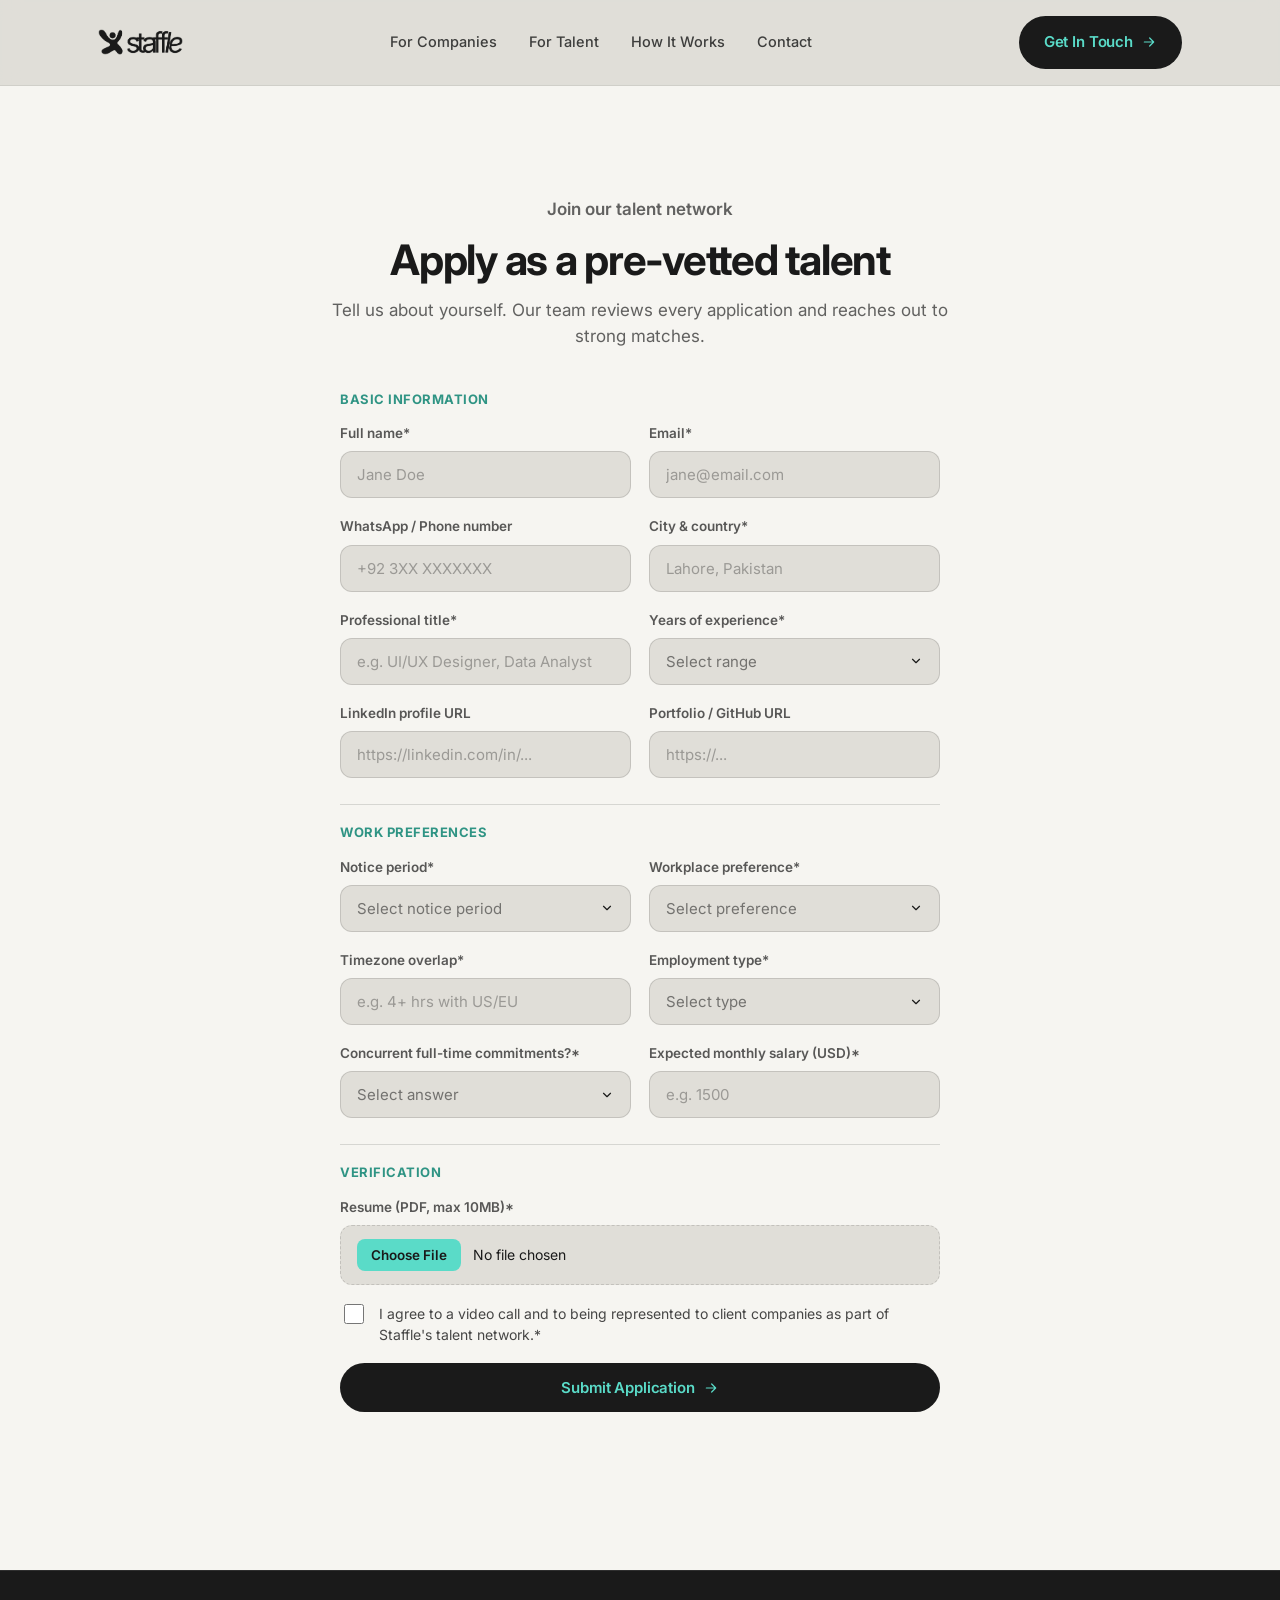
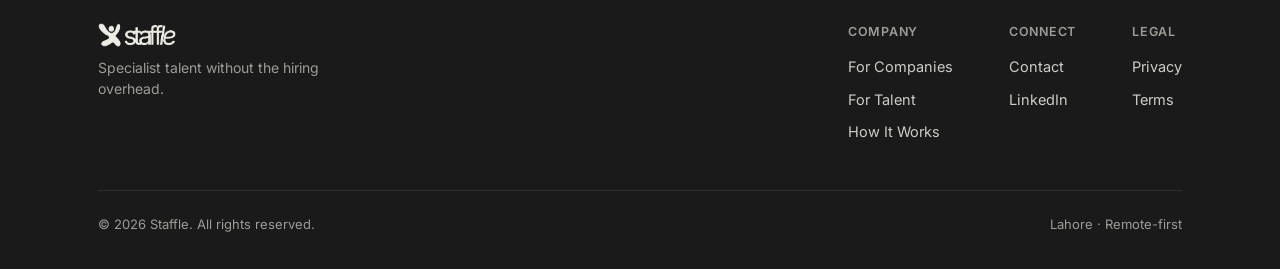
==== apply.html @ 509eeeb4 "seperate form page" ====
<!DOCTYPE html>
<html lang="en">

<head>
  <meta charset="UTF-8">
  <meta name="viewport" content="width=device-width, initial-scale=1.0">
  <title>Apply as Talent — Staffle</title>
  <link rel="preconnect" href="https://fonts.googleapis.com">
  <link rel="preconnect" href="https://fonts.gstatic.com" crossorigin>
  <link href="https://fonts.googleapis.com/css2?family=Inter:wght@400;500;600;700;800&display=swap" rel="stylesheet">
  <link rel="stylesheet" href="css/style.css?v=2">
</head>

<body>

  <!-- ============ ICON DEFS ============ -->
  <svg width="0" height="0" style="position:absolute">
    <defs>
      <symbol id="ic-menu" viewBox="0 0 24 24">
        <path d="M4 7h16M4 12h16M4 17h16" stroke="currentColor" stroke-width="1.8" stroke-linecap="round" />
      </symbol>
      <symbol id="ic-close" viewBox="0 0 24 24">
        <path d="M6 6l12 12M18 6L6 18" stroke="currentColor" stroke-width="1.8" stroke-linecap="round" />
      </symbol>
      <symbol id="ic-arrow" viewBox="0 0 24 24">
        <path d="M5 12h14M13 6l6 6-6 6" stroke="currentColor" stroke-width="1.8" fill="none" stroke-linecap="round"
          stroke-linejoin="round" />
      </symbol>
    </defs>
  </svg>

  <!-- ============ HEADER ============ -->
  <header>
    <nav>
      <a href="index.html" class="logo"><img src="images/staffle-logo-dark.png" alt="Staffle"></a>
      <div class="nav-links">
        <a href="index.html#disciplines">For Companies</a>
        <a href="apply.html">For Talent</a>
        <a href="index.html#how-it-works">How It Works</a>
        <a href="index.html#contact">Contact</a>
      </div>
      <div class="nav-cta">
        <button class="nav-toggle" id="navToggle" aria-label="Open menu" aria-expanded="false">
          <svg id="menuIcon">
            <use href="#ic-menu" />
          </svg>
        </button>
        <a href="index.html#contact" class="btn btn-primary">Get In Touch<svg>
            <use href="#ic-arrow" />
          </svg></a>
      </div>
    </nav>
    <div class="mobile-panel" id="mobilePanel">
      <a href="index.html#disciplines">For Companies</a>
      <a href="apply.html">For Talent</a>
      <a href="index.html#how-it-works">How It Works</a>
      <a href="index.html#contact">Contact</a>
      <a href="index.html#contact" class="btn btn-mint" style="justify-content:center">Get In Touch</a>
    </div>
  </header>

  <!-- ============ TALENT APPLICATION ============ -->
  <section class="contact apply-section" id="apply" style="padding-top:clamp(56px, 9vw, 96px);">
    <div class="wrap">
      <div class="section-head" style="margin:0 auto 40px;text-align:center;max-width:640px;">
        <p class="eyebrow-plain" style="text-align:center;">Join our talent network</p>
        <h2>Apply as a pre-vetted talent</h2>
        <p>Tell us about yourself. Our team reviews every application and reaches out to strong matches.</p>
      </div>

      <form class="contact-form apply-form" id="applyForm" action="https://formspree.io/f/YOUR_FORM_ID_TALENT"
        method="POST" enctype="multipart/form-data">

        <div class="form-group-title">Basic information</div>

        <div class="form-row">
          <div class="form-field">
            <label for="ap-name">Full name*</label>
            <input type="text" id="ap-name" name="full_name" placeholder="Jane Doe" required>
          </div>
          <div class="form-field">
            <label for="ap-email">Email*</label>
            <input type="email" id="ap-email" name="email" placeholder="jane@email.com" required>
          </div>
        </div>

        <div class="form-row">
          <div class="form-field">
            <label for="ap-phone">WhatsApp / Phone number</label>
            <input type="tel" id="ap-phone" name="phone" placeholder="+92 3XX XXXXXXX">
          </div>
          <div class="form-field">
            <label for="ap-location">City &amp; country*</label>
            <input type="text" id="ap-location" name="location" placeholder="Lahore, Pakistan" required>
          </div>
        </div>

        <div class="form-row">
          <div class="form-field">
            <label for="ap-title">Professional title*</label>
            <input type="text" id="ap-title" name="title" placeholder="e.g. UI/UX Designer, Data Analyst" required>
          </div>
          <div class="form-field">
            <label for="ap-experience">Years of experience*</label>
            <select id="ap-experience" name="experience" required>
              <option value="" disabled selected>Select range</option>
              <option value="1-2 years">1-2 years</option>
              <option value="3-5 years">3-5 years</option>
              <option value="6-8 years">6-8 years</option>
              <option value="9-15 years">9-15 years</option>
              <option value="15+ years">15+ years</option>
            </select>
          </div>
        </div>

        <div class="form-row">
          <div class="form-field">
            <label for="ap-linkedin">LinkedIn profile URL</label>
            <input type="url" id="ap-linkedin" name="linkedin_url" placeholder="https://linkedin.com/in/...">
          </div>
          <div class="form-field">
            <label for="ap-portfolio">Portfolio / GitHub URL</label>
            <input type="url" id="ap-portfolio" name="portfolio_url" placeholder="https://...">
          </div>
        </div>

        <div class="form-group-title">Work preferences</div>

        <div class="form-row">
          <div class="form-field">
            <label for="ap-notice">Notice period*</label>
            <select id="ap-notice" name="notice_period" required>
              <option value="" disabled selected>Select notice period</option>
              <option value="Immediately available">Immediately available</option>
              <option value="2 weeks">2 weeks</option>
              <option value="1 month">1 month</option>
              <option value="2+ months">2+ months</option>
            </select>
          </div>
          <div class="form-field">
            <label for="ap-workplace">Workplace preference*</label>
            <select id="ap-workplace" name="workplace_preference" required>
              <option value="" disabled selected>Select preference</option>
              <option value="Remote">Remote</option>
              <option value="Hybrid">Hybrid</option>
              <option value="Onsite">Onsite</option>
            </select>
          </div>
        </div>

        <div class="form-row">
          <div class="form-field">
            <label for="ap-timezone">Timezone overlap*</label>
            <input type="text" id="ap-timezone" name="timezone_overlap" placeholder="e.g. 4+ hrs with US/EU" required>
          </div>
          <div class="form-field">
            <label for="ap-employment">Employment type*</label>
            <select id="ap-employment" name="employment_type" required>
              <option value="" disabled selected>Select type</option>
              <option value="Full-time">Full-time</option>
              <option value="Part-time">Part-time</option>
              <option value="Contract">Contract</option>
            </select>
          </div>
        </div>

        <div class="form-row">
          <div class="form-field">
            <label for="ap-concurrent">Concurrent full-time commitments?*</label>
            <select id="ap-concurrent" name="concurrent_commitments" required>
              <option value="" disabled selected>Select answer</option>
              <option value="No">No</option>
              <option value="Yes">Yes</option>
            </select>
          </div>
          <div class="form-field">
            <label for="ap-salary">Expected monthly salary (USD)*</label>
            <input type="number" id="ap-salary" name="expected_salary_usd" placeholder="e.g. 1500" min="0" required>
          </div>
        </div>

        <div class="form-group-title">Verification</div>

        <div class="form-field">
          <label for="ap-resume">Resume (PDF, max 10MB)*</label>
          <input type="file" id="ap-resume" name="resume" accept="application/pdf" required>
        </div>

        <label class="form-checkbox">
          <input type="checkbox" id="ap-consent" name="consent" value="Yes" required>
          <span>I agree to a video call and to being represented to client companies as part of Staffle's talent
            network.*</span>
        </label>

        <button type="submit" class="btn btn-primary" style="width:100%;justify-content:center;">
          Submit Application<svg>
            <use href="#ic-arrow" />
          </svg>
        </button>
        <p class="form-status" id="applyFormStatus"></p>
      </form>
    </div>
  </section>

  <!-- ============ FOOTER ============ -->
  <footer id="footer">
    <div class="wrap">
      <div class="footer-top">
        <div class="footer-brand">
          <a href="index.html" class="logo"><img src="images/staffle-logo-light.png" alt="Staffle"></a>
          <p>Specialist talent without the hiring overhead.</p>
        </div>
        <div class="footer-links">
          <div class="footer-col">
            <h4>Company</h4>
            <a href="index.html#disciplines">For Companies</a>
            <a href="apply.html">For Talent</a>
            <a href="index.html#how-it-works">How It Works</a>
          </div>
          <div class="footer-col">
            <h4>Connect</h4>
            <a href="index.html#contact">Contact</a>
            <a href="#">LinkedIn</a>
          </div>
          <div class="footer-col">
            <h4>Legal</h4>
            <a href="#">Privacy</a>
            <a href="#">Terms</a>
          </div>
        </div>
      </div>
      <div class="footer-bottom">
        <span>© 2026 Staffle. All rights reserved.</span>
        <span>Lahore · Remote-first</span>
      </div>
    </div>
  </footer>

  <script src="js/script.js"></script>
</body>

</html>
---- css/style.css ----
:root {
  --ink: #1A1A1A;
  --canvas: #E0DED8;
  --canvas-soft: #EAE8E2;
  --canvas-deep: #D2CFC5;
  --paper: #F6F5F1;
  --mint: #5ADBC8;
  --mint-deep: #2F9484;
  --line: rgba(26, 26, 26, 0.14);
  --line-soft: rgba(26, 26, 26, 0.08);
  --on-ink: #EDEBE4;
  --on-ink-dim: rgba(237, 235, 228, 0.62);
  --max: 1180px;
  --gap: clamp(20px, 4vw, 40px);
}

* {
  box-sizing: border-box;
}

html {
  scroll-behavior: smooth;
}

body {
  margin: 0;
  background: var(--canvas);
  color: var(--ink);
  font-family: 'Inter', system-ui, sans-serif;
  -webkit-font-smoothing: antialiased;
  line-height: 1.5;
}

a {
  color: inherit;
  text-decoration: none;
}

button {
  font-family: inherit;
}

.wrap {
  max-width: var(--max);
  margin: 0 auto;
  padding: 0 clamp(20px, 5vw, 48px);
}

img,
svg {
  display: block;
}

:focus-visible {
  outline: 2px solid var(--ink);
  outline-offset: 3px;
}

/* ---------- Buttons ---------- */
.btn {
  display: inline-flex;
  align-items: center;
  gap: 8px;
  padding: 14px 24px;
  border-radius: 100px;
  font-size: 15px;
  font-weight: 600;
  letter-spacing: -0.01em;
  border: 1px solid transparent;
  cursor: pointer;
  transition: transform .22s cubic-bezier(.2, .7, .3, 1), background .18s ease, border-color .18s ease, box-shadow .22s ease;
  white-space: nowrap;
}

.btn:active {
  transform: scale(0.97);
}

.btn-primary {
  background: var(--ink);
  color: var(--mint);
}

.btn-primary:hover {
  background: #000;
  transform: translateY(-3px);
  box-shadow: 0 14px 26px -12px rgba(26, 26, 26, 0.5);
}

.btn-mint {
  background: var(--mint);
  color: var(--ink);
}

.btn-mint:hover {
  background: #4bcbb7;
  transform: translateY(-3px);
  box-shadow: 0 14px 26px -12px rgba(90, 219, 200, 0.55);
}

.btn-ghost {
  background: transparent;
  color: var(--ink);
  border-color: var(--line);
}

.btn-ghost:hover {
  border-color: var(--ink);
  transform: translateY(-3px);
}

.btn-ghost-light {
  background: transparent;
  color: var(--on-ink);
  border-color: rgba(237, 235, 228, 0.28);
}

.btn-ghost-light:hover {
  border-color: var(--on-ink);
  transform: translateY(-3px);
}

.btn svg {
  width: 16px;
  height: 16px;
  transition: transform .25s ease;
}

.btn:hover svg {
  transform: translateX(2px);
}

/* ---------- Nav ---------- */
header {
  position: sticky;
  top: 0;
  z-index: 50;
  background: rgba(224, 222, 216, 0.82);
  backdrop-filter: blur(10px);
  border-bottom: 1px solid var(--line-soft);
}

nav {
  display: flex;
  align-items: center;
  justify-content: space-between;
  padding: 16px clamp(20px, 5vw, 48px);
  max-width: var(--max);
  margin: 0 auto;
}

.logo {
  display: flex;
  align-items: center;
  gap: 9px;
  font-weight: 800;
  font-size: 19px;
  letter-spacing: -0.02em;
}

.logo svg {
  width: 22px;
  height: 22px;
}

.logo img {
  height: 26px;
  width: auto;
  display: block;
  transition: transform .3s cubic-bezier(.2, .7, .3, 1);
}

.logo:hover img {
  transform: scale(1.06) rotate(-2deg);
}

.footer-brand .logo img {
  height: 24px;
}

.nav-links {
  display: flex;
  align-items: center;
  gap: 32px;
  font-size: 14.5px;
  font-weight: 500;
}

.nav-links a {
  opacity: 0.82;
  position: relative;
  padding: 2px 0;
}

.nav-links a:hover {
  opacity: 1;
}

.nav-links a::after {
  content: "";
  position: absolute;
  left: 0;
  bottom: -2px;
  width: 0;
  height: 1.5px;
  background: var(--ink);
  transition: width .2s ease;
}

.nav-links a:hover::after {
  width: 100%;
}

.nav-cta {
  display: flex;
  align-items: center;
  gap: 18px;
}

.nav-toggle {
  display: none;
  background: none;
  border: none;
  cursor: pointer;
  padding: 6px;
}

.nav-toggle svg {
  width: 22px;
  height: 22px;
}

.mobile-panel {
  display: none;
}

@media (max-width: 860px) {
  .nav-links {
    display: none;
  }

  .nav-cta .btn-primary {
    display: none;
  }

  .nav-toggle {
    display: block;
  }

  .mobile-panel {
    display: flex;
    flex-direction: column;
    gap: 2px;
    max-height: 0;
    overflow: hidden;
    transition: max-height .28s ease;
    background: var(--canvas);
    border-top: 1px solid var(--line-soft);
  }

  .mobile-panel.open {
    max-height: 340px;
  }

  .mobile-panel a,
  .mobile-panel .btn {
    margin: 10px clamp(20px, 5vw, 48px);
  }

  .mobile-panel a {
    font-weight: 500;
    font-size: 15px;
    padding: 8px 0;
  }
}

/* ---------- Section shell ---------- */
section {
  padding: clamp(64px, 10vw, 120px) 0;
}

.eyebrow-plain {
  font-size: 14px;
  color: var(--mint-deep);
  font-weight: 600;
  margin: 0 0 14px;
}

h1,
h2,
h3 {
  margin: 0;
  letter-spacing: -0.03em;
  font-weight: 700;
}

.section-head {
  max-width: 640px;
  margin-bottom: clamp(36px, 6vw, 60px);
}

.section-head h2 {
  font-size: clamp(28px, 3.6vw, 42px);
  line-height: 1.12;
}

.section-head p {
  font-size: 17px;
  color: rgba(26, 26, 26, 0.68);
  margin-top: 14px;
  line-height: 1.55;
}

/* ---------- Hero ---------- */
.hero {
  padding-top: clamp(56px, 9vw, 96px);
  padding-bottom: clamp(56px, 9vw, 96px);
}

.hero .wrap {
  display: grid;
  grid-template-columns: 1.05fr 0.95fr;
  gap: clamp(32px, 6vw, 64px);
  align-items: center;
}

.hero h1 {
  font-size: clamp(38px, 5.4vw, 64px);
  line-height: 1.05;
  max-width: 600px;
}

.hero p.support {
  font-size: clamp(16px, 1.6vw, 19px);
  color: rgba(26, 26, 26, 0.7);
  max-width: 460px;
  margin: 22px 0 34px;
}

.hero-ctas {
  display: flex;
  flex-wrap: wrap;
  gap: 14px;
}

.talent-visual {
  position: relative;
  height: clamp(340px, 38vw, 460px);
}

.talent-visual svg.lines {
  position: absolute;
  inset: 0;
  width: 100%;
  height: 100%;
  overflow: visible;
}

.talent-visual .path {
  fill: none;
  stroke: var(--mint-deep);
  stroke-width: 1.6;
  stroke-linecap: round;
  stroke-dasharray: 220;
  stroke-dashoffset: 220;
  opacity: 0.55;
  animation: draw 1.4s ease forwards;
}

.path.p2 {
  animation-delay: .15s;
}

.path.p3 {
  animation-delay: .3s;
}

@keyframes draw {
  to {
    stroke-dashoffset: 0;
  }
}

.pcard {
  position: absolute;
  width: 198px;
  background: var(--paper);
  border: 1px solid var(--line);
  border-radius: 16px;
  padding: 16px;
  box-shadow: 0 18px 34px -22px rgba(26, 26, 26, 0.35);
  opacity: 0;
  transform: translateY(14px) scale(.97);
  animation: rise .6s cubic-bezier(.2, .7, .3, 1) forwards;
  transition: transform .3s cubic-bezier(.2, .7, .3, 1), box-shadow .3s ease, border-color .3s ease;
}

.pcard:hover {
  transform: translateY(-6px) scale(1.03);
  box-shadow: 0 26px 44px -20px rgba(26, 26, 26, 0.4);
  border-color: rgba(26, 26, 26, 0.25);
  z-index: 5;
}

@keyframes rise {
  to {
    opacity: 1;
    transform: translateY(0) scale(1);
  }
}

.pcard.c1 {
  top: 2%;
  left: 0;
  animation-delay: .05s;
}

.pcard.c2 {
  top: 38%;
  right: 2%;
    animation-delay: .28s;
}

.pcard.c3 {
  bottom: 0;
  left: 14%;
  animation-delay: .5s;
}

.pcard-top {
  display: flex;
  align-items: center;
  gap: 10px;
}

.avatar {
  width: 34px;
  height: 34px;
  border-radius: 50%;
  background: var(--canvas-deep);
  display: flex;
  align-items: center;
  justify-content: center;
  flex: none;
}

.avatar svg {
  width: 16px;
  height: 16px;
  color: var(--ink);
}

.pcard-name {
  font-size: 13.5px;
  font-weight: 700;
}

.pcard-role {
  font-size: 11.5px;
  color: rgba(26, 26, 26, 0.55);
}

.status-dot {
  width: 7px;
  height: 7px;
  border-radius: 50%;
  background: var(--mint-deep);
  margin-left: auto;
}

.pcard-tags {
  display: flex;
  flex-wrap: wrap;
  gap: 6px;
  margin-top: 12px;
}

.tag {
  font-size: 10.5px;
  font-weight: 600;
  padding: 4px 8px;
  border-radius: 100px;
  background: var(--canvas-soft);
  color: rgba(26, 26, 26, 0.7);
  transition: transform .2s ease, background .2s ease;
}

.tag.mint {
  background: rgba(90, 219, 200, 0.28);
  color: var(--mint-deep);
}

.pcard:hover .tag {
  transform: translateY(-1px);
}

.pcard:hover .tag.mint {
  background: var(--mint-deep);
  color: var(--on-ink);
}

/* ---------- Trust strip ---------- */
.trust {
  padding: 38px 0;
  border-top: 1px solid var(--line-soft);
  border-bottom: 1px solid var(--line-soft);
}

.trust .wrap {
  display: flex;
  flex-wrap: wrap;
  align-items: center;
  justify-content: space-between;
  gap: 24px;
}

.trust-label {
  font-size: 14.5px;
  color: rgba(26, 26, 26, 0.58);
  max-width: 220px;
  line-height: 1.4;
}

.trust-items {
  display: flex;
  flex-wrap: wrap;
  gap: clamp(22px, 4vw, 44px);
}

.trust-item {
  display: flex;
  align-items: center;
  gap: 9px;
  font-size: 14.5px;
  font-weight: 600;
  transition: transform .25s ease;
}

.trust-item:hover {
  transform: translateY(-3px);
}

.trust-item svg {
  width: 19px;
  height: 19px;
  color: var(--mint-deep);
  transition: transform .3s cubic-bezier(.2, .7, .3, 1);
}

.trust-item:hover svg {
  transform: scale(1.15);
}

/* ---------- Why Staffle ---------- */
.why-grid {
  display: grid;
  grid-template-columns: repeat(3, 1fr);
  gap: clamp(16px, 3vw, 24px);
}

.why-card {
  background: var(--paper);
  border: 1px solid var(--line);
  border-radius: 20px;
  padding: clamp(24px, 3vw, 32px);
  transition: transform .3s cubic-bezier(.2, .7, .3, 1), box-shadow .3s ease, border-color .3s ease;
}

.why-card:hover {
  transform: translateY(-6px);
  box-shadow: 0 22px 40px -20px rgba(26, 26, 26, 0.28);
  border-color: rgba(26, 26, 26, 0.22);
}

.why-card .icon-badge {
  margin-bottom: 20px;
}

.why-card h3 {
  font-size: 19px;
  margin-bottom: 9px;
}

.why-card p {
  font-size: 14.5px;
  color: rgba(26, 26, 26, 0.66);
  margin: 0;
  line-height: 1.55;
}

.icon-badge {
  width: 44px;
  height: 44px;
  border-radius: 12px;
  background: var(--ink);
  display: flex;
  align-items: center;
  justify-content: center;
  transition: transform .35s cubic-bezier(.2, .7, .3, 1), background .3s ease;
}

.icon-badge svg {
  width: 21px;
  height: 21px;
  color: var(--mint);
  transition: transform .35s ease;
}

.why-card:hover .icon-badge {
  transform: scale(1.08) rotate(-6deg);
  background: var(--mint-deep);
}

.why-card:hover .icon-badge svg {
  color: var(--on-ink);
}

/* ---------- Design + Data ---------- */
.disciplines {
  display: grid;
  grid-template-columns: 1fr 1fr;
  gap: clamp(16px, 3vw, 24px);
}

.discipline-card {
  border-radius: 24px;
  padding: clamp(28px, 3.4vw, 40px);
  position: relative;
  overflow: hidden;
  min-height: 340px;
  display: flex;
  flex-direction: column;
  justify-content: space-between;
  transition: transform .35s cubic-bezier(.2, .7, .3, 1), box-shadow .35s ease;
}

.discipline-card:hover {
  transform: translateY(-6px);
  box-shadow: 0 26px 48px -22px rgba(26, 26, 26, 0.35);
}

.discipline-card.design {
  background: var(--ink);
  color: var(--on-ink);
}

.discipline-card.data {
  background: var(--paper);
  border: 1px solid var(--line);
  color: var(--ink);
}

.discipline-top .icon-badge {
  background: var(--mint);
}

.discipline-card.design .icon-badge {
  background: var(--mint);
}

.discipline-card.design .icon-badge svg {
  color: var(--ink);
}

.discipline-card.data .icon-badge {
  background: var(--ink);
}

.discipline-card.data .icon-badge svg {
  color: var(--mint);
}

.discipline-card h3 {
  font-size: clamp(22px, 2.6vw, 28px);
  margin: 18px 0 6px;
}

.discipline-card .sub {
  font-size: 14.5px;
  opacity: 0.66;
  margin-bottom: 22px;
}

.role-list {
  display: flex;
  flex-wrap: wrap;
  gap: 9px;
  margin-bottom: 26px;
}

.role-pill {
  font-size: 13px;
  font-weight: 500;
  padding: 8px 14px;
  border-radius: 100px;
  border: 1px solid rgba(26, 26, 26, 0.14);
  transition: transform .25s cubic-bezier(.2, .7, .3, 1), background .25s ease, border-color .25s ease;
}

.role-pill:hover {
  transform: translateY(-3px) scale(1.04);
  background: var(--mint);
  border-color: var(--mint);
  color: var(--ink);
}

.discipline-card.design .role-pill {
  border-color: rgba(237, 235, 228, 0.2);
}

.discipline-card.design .role-pill:hover {
  background: var(--mint);
  color: var(--ink);
}

.explore-link {
  font-size: 14.5px;
  font-weight: 700;
  display: inline-flex;
  align-items: center;
  gap: 6px;
}

.explore-link svg {
  width: 15px;
  height: 15px;
  transition: transform .18s ease;
}

.discipline-card:hover .explore-link svg {
  transform: translateX(3px);
}

/* ---------- Technical vetting ---------- */
.vetting {
  background: var(--ink);
  color: var(--on-ink);
}

.vetting .section-head p {
  color: var(--on-ink-dim);
}

.vetting .eyebrow-plain {
  color: var(--mint);
}

.vet-flow {
  display: grid;
  grid-template-columns: 1fr auto 1fr auto 1fr;
  align-items: center;
  gap: clamp(10px, 2vw, 18px);
}

.vet-node {
  background: rgba(237, 235, 228, 0.05);
  border: 1px solid rgba(237, 235, 228, 0.14);
  border-radius: 18px;
  padding: 26px 20px;
  text-align: center;
  transition: transform .3s cubic-bezier(.2, .7, .3, 1), background .3s ease, border-color .3s ease;
}

.vet-node:hover {
  transform: translateY(-5px);
  background: rgba(237, 235, 228, 0.09);
  border-color: rgba(237, 235, 228, 0.28);
}

.vet-node .icon-badge {
  background: var(--mint);
  margin: 0 auto 16px;
  transition: transform .35s cubic-bezier(.2, .7, .3, 1);
}

.vet-node .icon-badge svg {
  color: var(--ink);
}

.vet-node:hover .icon-badge {
  transform: scale(1.1) rotate(6deg);
}

.vet-node h3 {
  font-size: 16.5px;
  margin-bottom: 8px;
}

.vet-node p {
  font-size: 13.5px;
  color: var(--on-ink-dim);
  margin: 0;
  line-height: 1.5;
}

.vet-arrow {
  color: rgba(237, 235, 228, 0.32);
}

.vet-arrow svg {
  width: 22px;
  height: 22px;
}

@media (max-width:760px) {
  .vet-flow {
    grid-template-columns: 1fr;
  }

  .vet-arrow {
    transform: rotate(90deg);
    justify-self: center;
  }
}

/* ---------- How it works ---------- */
.steps {
  display: grid;
  grid-template-columns: repeat(4, 1fr);
  gap: clamp(14px, 2.4vw, 20px);
  position: relative;
}

.step {
  background: var(--paper);
  border: 1px solid var(--line);
  border-radius: 20px;
  padding: 26px 22px;
  transition: transform .3s cubic-bezier(.2, .7, .3, 1), box-shadow .3s ease, border-color .3s ease;
}

.step:hover {
  transform: translateY(-6px);
  box-shadow: 0 20px 36px -20px rgba(26, 26, 26, 0.28);
  border-color: rgba(26, 26, 26, 0.22);
}

.step-num {
  font-size: 13px;
  font-weight: 700;
    color: var(--mint-deep);
  letter-spacing: 0.02em;
  margin-bottom: 16px;
  transition: transform .3s cubic-bezier(.2, .7, .3, 1);
}

.step:hover .step-num {
  transform: scale(1.15);
}

.step h3 {
  font-size: 16.5px;
  margin-bottom: 8px;
}

.step p {
  font-size: 13.5px;
  color: rgba(26, 26, 26, 0.62);
  margin: 0;
  line-height: 1.5;
}

@media (max-width:920px) {
  .steps {
    grid-template-columns: 1fr 1fr;
  }
}

@media (max-width:560px) {
  .steps {
    grid-template-columns: 1fr;
  }
}

/* ---------- Comparison ---------- */
.compare {
  display: grid;
  grid-template-columns: 1fr 1fr;
  gap: clamp(16px, 3vw, 24px);
}

.compare-card {
  border-radius: 22px;
  padding: clamp(26px, 3.2vw, 34px);
  transition: transform .3s cubic-bezier(.2, .7, .3, 1), box-shadow .3s ease;
}

.compare-card:hover {
  transform: translateY(-5px);
  box-shadow: 0 24px 44px -22px rgba(26, 26, 26, 0.3);
}

.compare-card.bad {
  background: var(--canvas-soft);
  border: 1px solid var(--line);
}

.compare-card.good {
  background: var(--ink);
  color: var(--on-ink);
}

.compare-card h3 {
  font-size: 19px;
  margin-bottom: 20px;
}

.compare-card.good h3 {
  color: var(--mint);
}

.compare-list {
  list-style: none;
  margin: 0;
  padding: 0;
  display: flex;
  flex-direction: column;
  gap: 13px;
}

.compare-list li {
  display: flex;
  align-items: flex-start;
  gap: 10px;
  font-size: 14.5px;
  line-height: 1.4;
}

.compare-list svg {
  width: 16px;
  height: 16px;
  flex: none;
  margin-top: 2px;
}

.compare-card.bad svg {
  color: rgba(26, 26, 26, 0.4);
}

.compare-card.good svg {
  color: var(--mint);
}

.compare-card.bad p.tag-line,
.compare-card.good p.tag-line {
  font-size: 13.5px;
  opacity: 0.6;
  margin: 18px 0 0;
}

/* ---------- Final CTA ---------- */
.final-cta {
  background: var(--ink);
  color: var(--on-ink);
  text-align: center;
}

.final-cta h2 {
  font-size: clamp(30px, 4.4vw, 48px);
  max-width: 640px;
  margin: 0 auto;
  line-height: 1.1;
}

.final-cta p {
  font-size: 17px;
  color: var(--on-ink-dim);
  max-width: 460px;
  margin: 20px auto 34px;
}

.final-cta .btn-mint {
  padding: 16px 30px;
  font-size: 15.5px;
}

/* ---------- Footer ---------- */
footer {
  background: var(--ink);
  color: var(--on-ink);
  padding: 52px 0 34px;
  border-top: 1px solid rgba(237, 235, 228, 0.1);
}

.footer-top {
  display: flex;
  flex-wrap: wrap;
  justify-content: space-between;
  gap: 32px;
  padding-bottom: 36px;
  border-bottom: 1px solid rgba(237, 235, 228, 0.1);
}

.footer-brand .logo {
  color: var(--on-ink);
}

.footer-brand p {
  font-size: 14px;
  color: var(--on-ink-dim);
  margin: 10px 0 0;
  max-width: 260px;
}

.footer-links {
  display: flex;
  gap: clamp(28px, 5vw, 56px);
}

.footer-col h4 {
  font-size: 12.5px;
  text-transform: uppercase;
  letter-spacing: 0.06em;
  color: var(--on-ink-dim);
  margin: 0 0 14px;
  font-weight: 600;
}

.footer-col a {
  display: block;
  font-size: 14.5px;
  margin-bottom: 11px;
  color: var(--on-ink);
  opacity: 0.85;
}

.footer-col a:hover {
  opacity: 1;
}

.footer-bottom {
  display: flex;
  flex-wrap: wrap;
  justify-content: space-between;
  gap: 14px;
  padding-top: 24px;
  font-size: 13px;
  color: var(--on-ink-dim);
}

@media (max-width:900px) {
  .hero .wrap {
    grid-template-columns: 1fr;
  }

  .talent-visual {
    order: -1;
    height: 300px;
  }

  .why-grid {
    grid-template-columns: 1fr;
  }

  .disciplines {
    grid-template-columns: 1fr;
  }

  .compare {
    grid-template-columns: 1fr;
  }

  .vet-flow {
    grid-template-columns: 1fr;
  }
}

@media (prefers-reduced-motion: reduce) {
  * {
    animation-duration: 0.01ms !important;
    animation-iteration-count: 1 !important;
    transition-duration: 0.01ms !important;
  }
}

/* ---------- Scroll reveal ---------- */
.reveal {
  opacity: 0;
  transform: translateY(28px);
  transition: opacity .7s cubic-bezier(.2, .7, .3, 1), transform .7s cubic-bezier(.2, .7, .3, 1);
}

.reveal-in {
  opacity: 1;
  transform: translateY(0);
}

/* ---------- Contact form ---------- */
.contact {
  background: var(--paper);
}

.contact-form {
  max-width: 600px;
  margin: 0 auto;
  display: flex;
  flex-direction: column;
  gap: 18px;
}

.form-row {
  display: grid;
  grid-template-columns: 1fr 1fr;
  gap: 18px;
}

.form-field {
  display: flex;
  flex-direction: column;
  gap: 8px;
}

.form-field label {
  font-size: 13.5px;
  font-weight: 600;
  color: rgba(26, 26, 26, 0.72);
}

.form-field input,
.form-field textarea {
  font-family: inherit;
  font-size: 15px;
  color: var(--ink);
  background: var(--canvas);
  border: 1px solid var(--line);
  border-radius: 12px;
  padding: 13px 16px;
  resize: vertical;
  transition: border-color .2s ease, box-shadow .2s ease, transform .2s ease;
}

.form-field input:focus,
.form-field textarea:focus {
  outline: none;
  border-color: var(--mint-deep);
  box-shadow: 0 0 0 3px rgba(90, 219, 200, 0.25);
}

.form-field input::placeholder,
.form-field textarea::placeholder {
  color: rgba(26, 26, 26, 0.35);
}

.form-status {
  text-align: center;
  font-size: 14px;
  font-weight: 600;
  min-height: 20px;
  margin: 0;
}

.form-status.success {
  color: var(--mint-deep);
}

.form-status.error {
  color: #c0392b;
}

@media (max-width:600px) {
  .form-row {
    grid-template-columns: 1fr;
  }
}

/* ---------- Talent application form ---------- */
.apply-form .form-group-title {
  font-size: 13px;
  font-weight: 700;
  letter-spacing: .04em;
  text-transform: uppercase;
  color: var(--mint-deep);
  margin: 8px 0 -4px;
  padding-top: 18px;
  border-top: 1px solid var(--line);
}

.apply-form .form-group-title:first-child {
  border-top: none;
  padding-top: 0;
  margin-top: 0;
}

.form-field select {
  font-family: inherit;
  font-size: 15px;
  color: var(--ink);
  background: var(--canvas);
  border: 1px solid var(--line);
  border-radius: 12px;
  padding: 13px 16px;
  appearance: none;
  -webkit-appearance: none;
  cursor: pointer;
  background-image: url("data:image/svg+xml;utf8,<svg xmlns='http://www.w3.org/2000/svg' width='14' height='14' viewBox='0 0 24 24' fill='none' stroke='%231A1A1A' stroke-width='2' stroke-linecap='round' stroke-linejoin='round'><polyline points='6 9 12 15 18 9'/></svg>");
  background-repeat: no-repeat;
  background-position: right 16px center;
  padding-right: 40px;
  transition: border-color .2s ease, box-shadow .2s ease;
}

.form-field select:focus {
  outline: none;
  border-color: var(--mint-deep);
  box-shadow: 0 0 0 3px rgba(90, 219, 200, 0.25);
}

.form-field select:invalid {
  color: rgba(26, 26, 26, 0.55);
}

.form-field input[type="file"] {
  font-family: inherit;
  font-size: 14px;
  color: var(--ink);
  background: var(--canvas);
  border: 1px dashed var(--line);
  border-radius: 12px;
  padding: 13px 16px;
  cursor: pointer;
  transition: border-color .2s ease, background .2s ease;
}

.form-field input[type="file"]:hover {
  border-color: var(--mint-deep);
  background: var(--canvas-soft);
}

.form-field input[type="file"]::file-selector-button {
  font-family: inherit;
  font-size: 13.5px;
  font-weight: 600;
  color: var(--ink);
  background: var(--mint);
  border: none;
  border-radius: 8px;
  padding: 8px 14px;
  margin-right: 12px;
  cursor: pointer;
  transition: background .2s ease, transform .2s ease;
}

.form-field input[type="file"]::file-selector-button:hover {
  background: var(--mint-deep);
  color: var(--on-ink);
  transform: translateY(-1px);
}

.form-checkbox {
  display: flex;
  align-items: flex-start;
  gap: 12px;
  cursor: pointer;
  font-size: 14px;
  line-height: 1.5;
  color: rgba(26, 26, 26, 0.8);
}

.form-checkbox input[type="checkbox"] {
  flex-shrink: 0;
  width: 20px;
  height: 20px;
  margin-top: 1px;
  accent-color: var(--mint-deep);
  cursor: pointer;
}
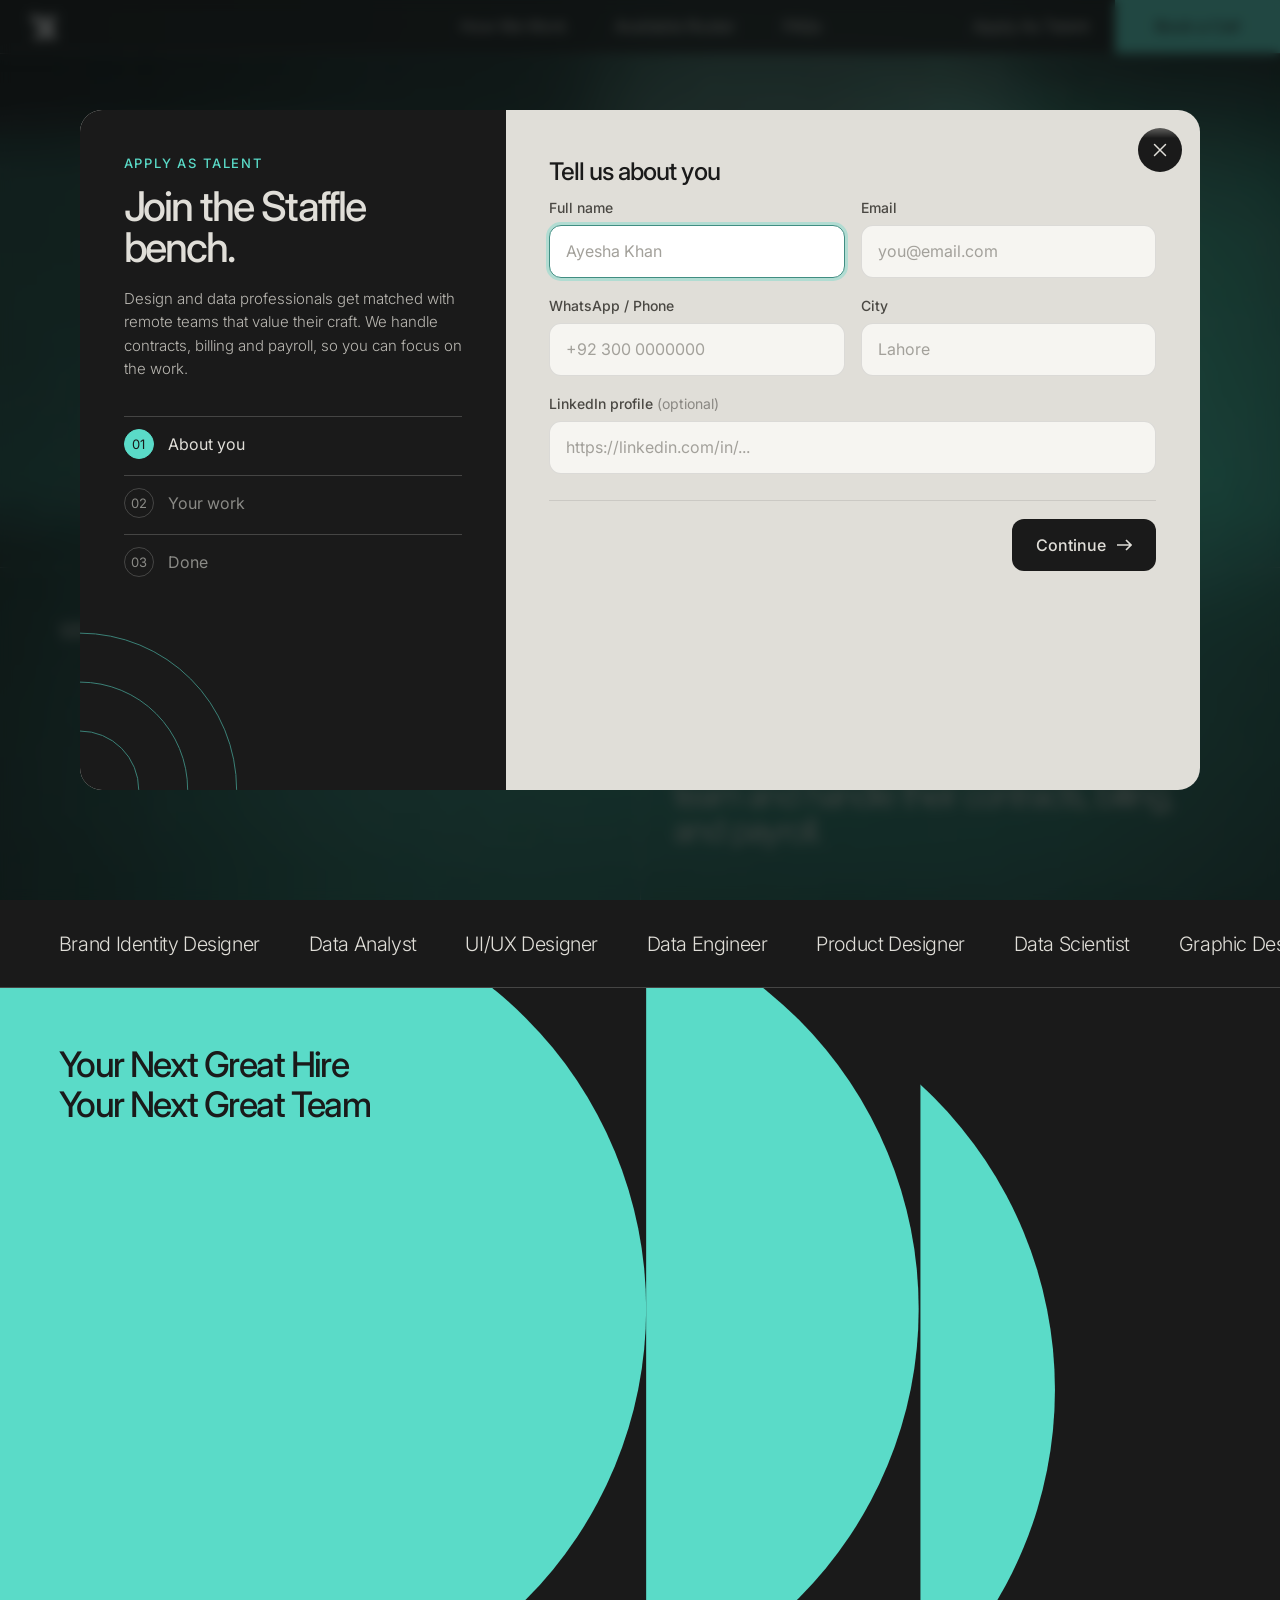
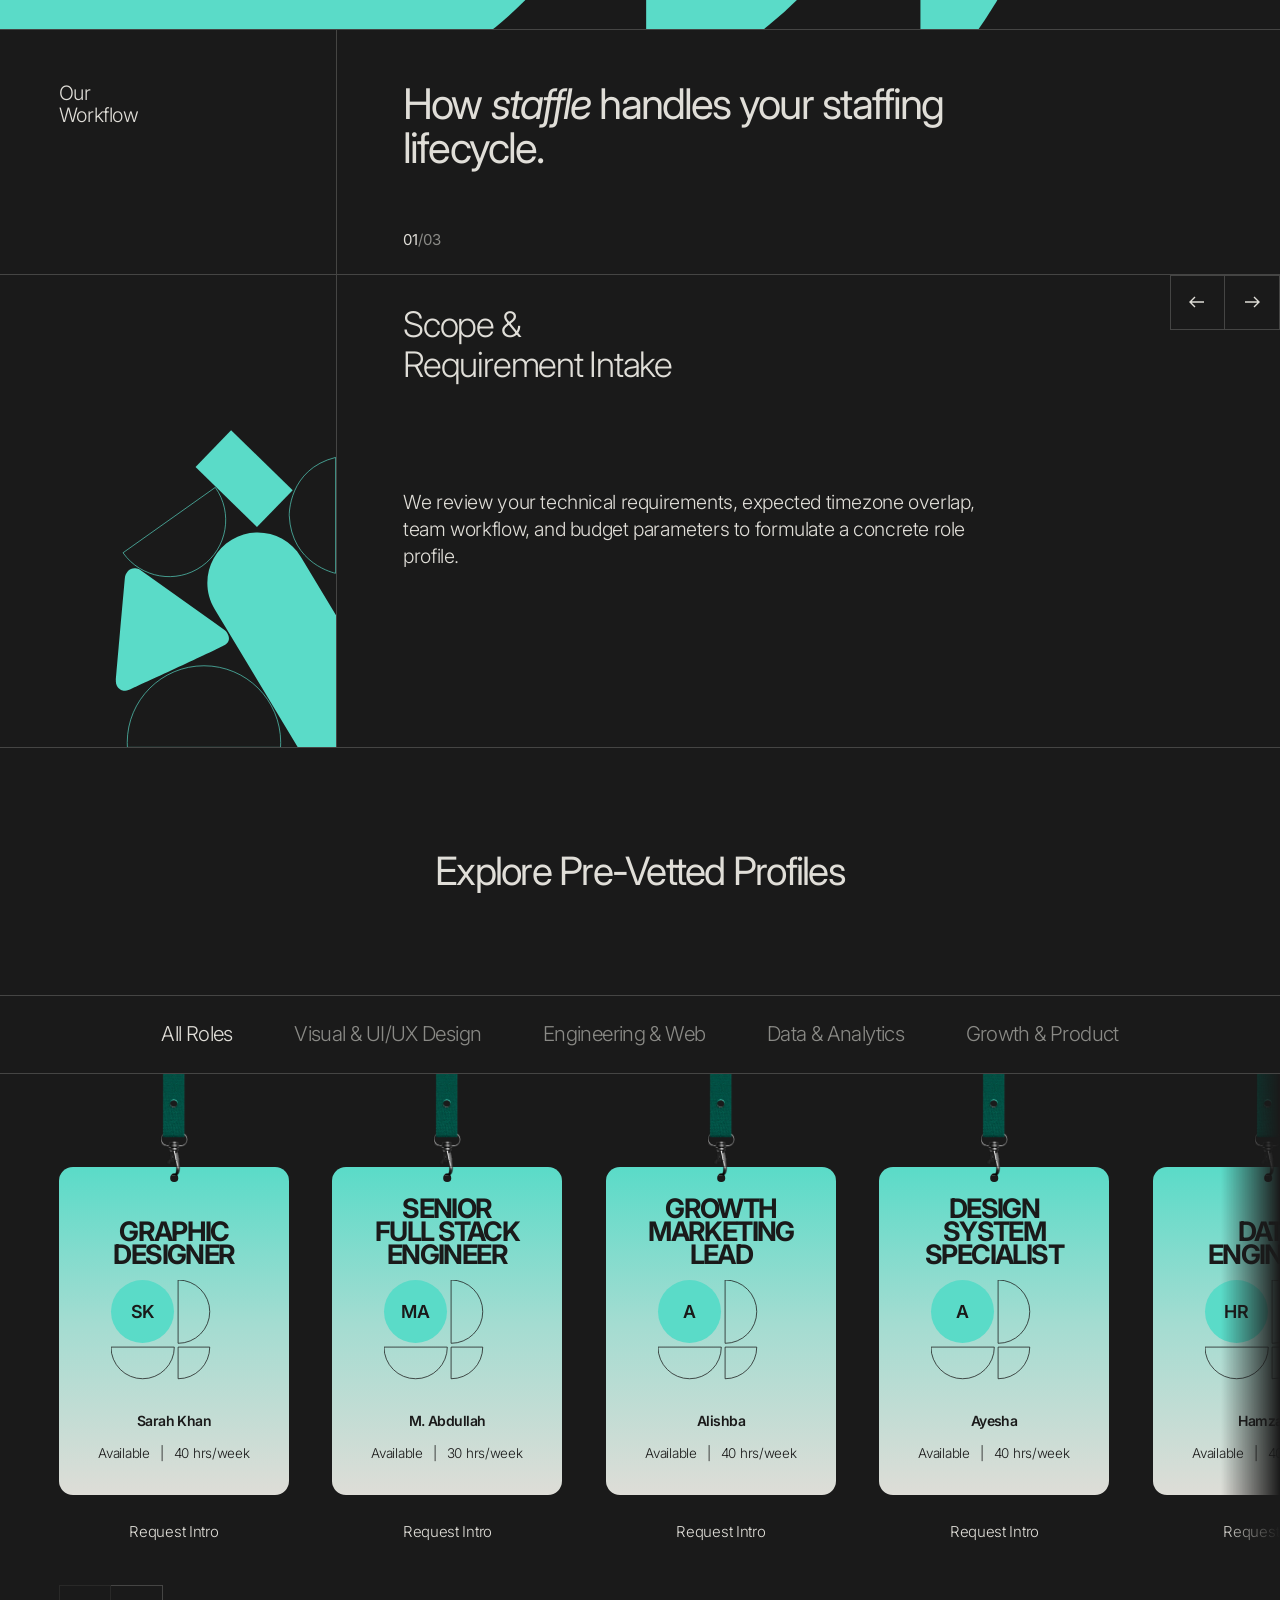
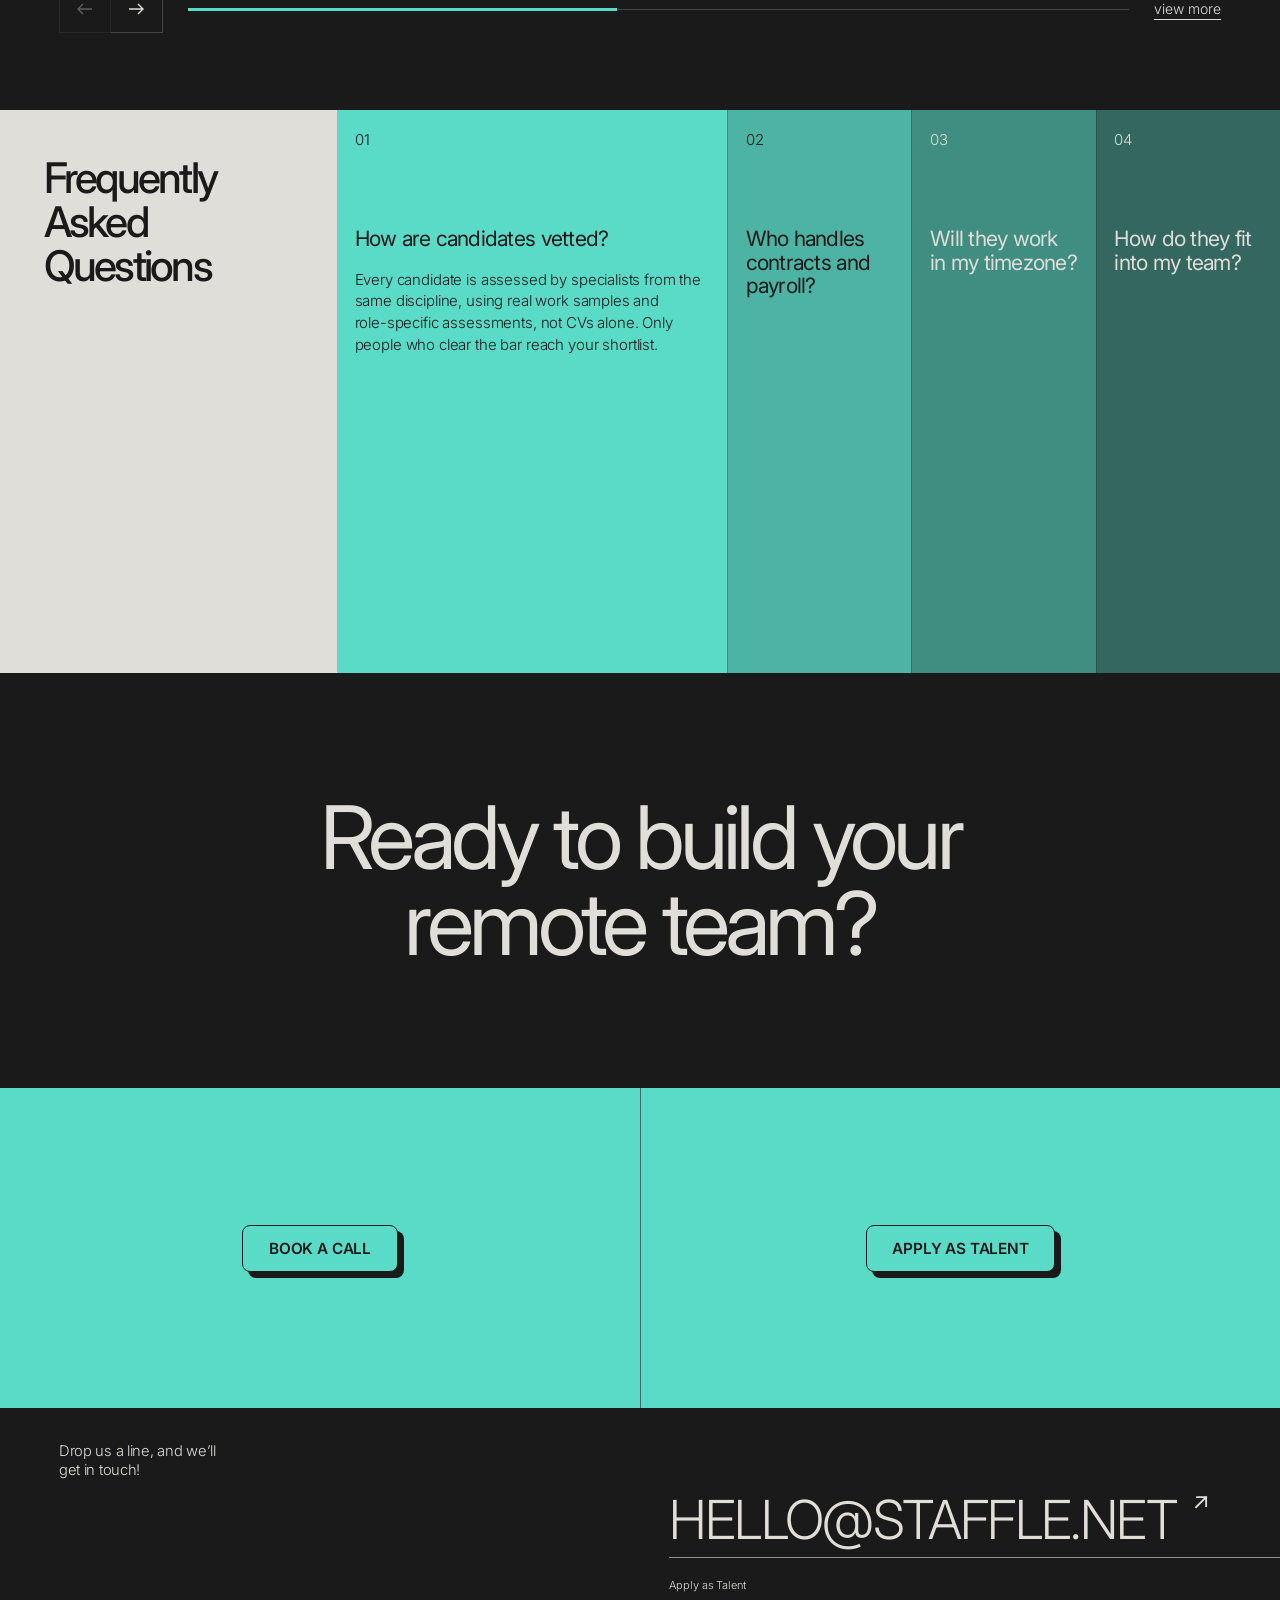
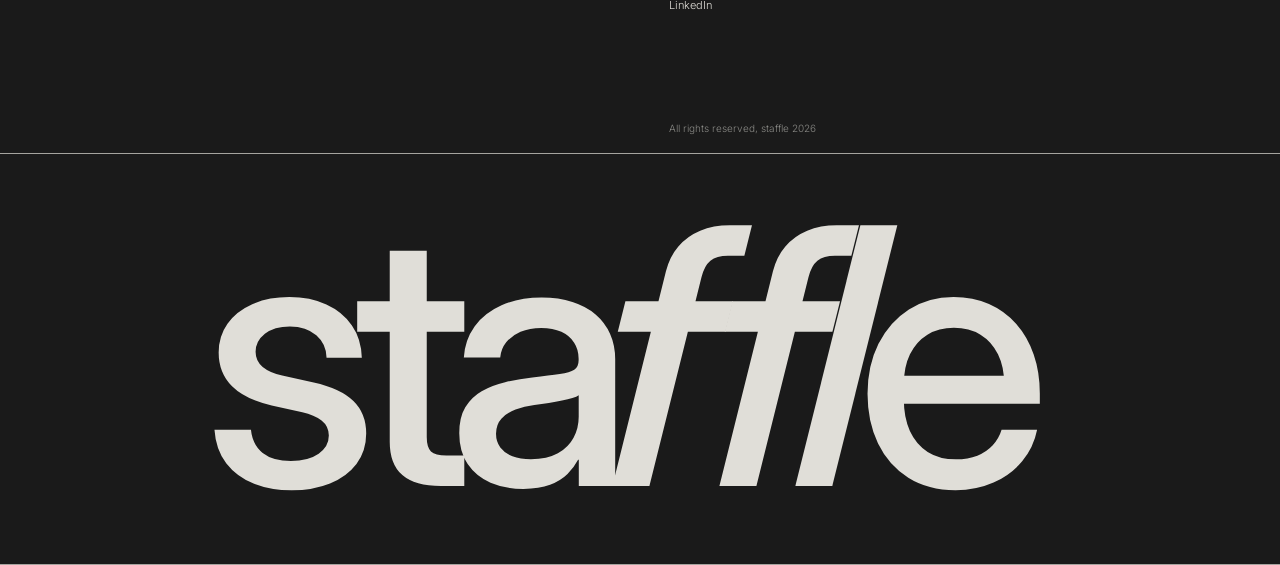
==== commit 318c0ab5: "apply as talent open popup" ====
--- a/apply.html
+++ b/apply.html
@@ -1,242 +1,17 @@
 <!DOCTYPE html>
 <html lang="en">
-
 <head>
   <meta charset="UTF-8">
   <meta name="viewport" content="width=device-width, initial-scale=1.0">
-  <title>Apply as Talent — Staffle</title>
-  <link rel="preconnect" href="https://fonts.googleapis.com">
-  <link rel="preconnect" href="https://fonts.gstatic.com" crossorigin>
-  <link href="https://fonts.googleapis.com/css2?family=Inter:wght@400;500;600;700;800&display=swap" rel="stylesheet">
-  <link rel="stylesheet" href="css/style.css?v=2">
+  <title>Apply as Talent | Staffle</title>
+  <meta name="robots" content="noindex">
+  <!-- The application form now opens as a popup on the homepage -->
+  <meta http-equiv="refresh" content="0; url=index.html#apply-now">
+  <link rel="canonical" href="index.html">
+  <script>location.replace('index.html#apply-now');</script>
+  <style>body{margin:0;background:#1A1A1A;color:#E0DED8;font-family:Inter,system-ui,sans-serif;display:grid;place-items:center;min-height:100vh}a{color:#5ADBC8}</style>
 </head>
-
 <body>
-
-  <!-- ============ ICON DEFS ============ -->
-  <svg width="0" height="0" style="position:absolute">
-    <defs>
-      <symbol id="ic-menu" viewBox="0 0 24 24">
-        <path d="M4 7h16M4 12h16M4 17h16" stroke="currentColor" stroke-width="1.8" stroke-linecap="round" />
-      </symbol>
-      <symbol id="ic-close" viewBox="0 0 24 24">
-        <path d="M6 6l12 12M18 6L6 18" stroke="currentColor" stroke-width="1.8" stroke-linecap="round" />
-      </symbol>
-      <symbol id="ic-arrow" viewBox="0 0 24 24">
-        <path d="M5 12h14M13 6l6 6-6 6" stroke="currentColor" stroke-width="1.8" fill="none" stroke-linecap="round"
-          stroke-linejoin="round" />
-      </symbol>
-    </defs>
-  </svg>
-
-  <!-- ============ HEADER ============ -->
-  <header>
-    <nav>
-      <a href="index.html" class="logo"><img src="images/staffle-logo-dark.png" alt="Staffle"></a>
-      <div class="nav-links">
-        <a href="index.html#disciplines">For Companies</a>
-        <a href="apply.html">For Talent</a>
-        <a href="index.html#how-it-works">How It Works</a>
-        <a href="index.html#contact">Contact</a>
-      </div>
-      <div class="nav-cta">
-        <button class="nav-toggle" id="navToggle" aria-label="Open menu" aria-expanded="false">
-          <svg id="menuIcon">
-            <use href="#ic-menu" />
-          </svg>
-        </button>
-        <a href="index.html#contact" class="btn btn-primary">Get In Touch<svg>
-            <use href="#ic-arrow" />
-          </svg></a>
-      </div>
-    </nav>
-    <div class="mobile-panel" id="mobilePanel">
-      <a href="index.html#disciplines">For Companies</a>
-      <a href="apply.html">For Talent</a>
-      <a href="index.html#how-it-works">How It Works</a>
-      <a href="index.html#contact">Contact</a>
-      <a href="index.html#contact" class="btn btn-mint" style="justify-content:center">Get In Touch</a>
-    </div>
-  </header>
-
-  <!-- ============ TALENT APPLICATION ============ -->
-  <section class="contact apply-section" id="apply" style="padding-top:clamp(56px, 9vw, 96px);">
-    <div class="wrap">
-      <div class="section-head" style="margin:0 auto 40px;text-align:center;max-width:640px;">
-        <p class="eyebrow-plain" style="text-align:center;">Join our talent network</p>
-        <h2>Apply as a pre-vetted talent</h2>
-        <p>Tell us about yourself. Our team reviews every application and reaches out to strong matches.</p>
-      </div>
-
-      <form class="contact-form apply-form" id="applyForm" action="https://formspree.io/f/YOUR_FORM_ID_TALENT"
-        method="POST" enctype="multipart/form-data">
-
-        <div class="form-group-title">Basic information</div>
-
-        <div class="form-row">
-          <div class="form-field">
-            <label for="ap-name">Full name*</label>
-            <input type="text" id="ap-name" name="full_name" placeholder="Jane Doe" required>
-          </div>
-          <div class="form-field">
-            <label for="ap-email">Email*</label>
-            <input type="email" id="ap-email" name="email" placeholder="jane@email.com" required>
-          </div>
-        </div>
-
-        <div class="form-row">
-          <div class="form-field">
-            <label for="ap-phone">WhatsApp / Phone number</label>
-            <input type="tel" id="ap-phone" name="phone" placeholder="+92 3XX XXXXXXX">
-          </div>
-          <div class="form-field">
-            <label for="ap-location">City &amp; country*</label>
-            <input type="text" id="ap-location" name="location" placeholder="Lahore, Pakistan" required>
-          </div>
-        </div>
-
-        <div class="form-row">
-          <div class="form-field">
-            <label for="ap-title">Professional title*</label>
-            <input type="text" id="ap-title" name="title" placeholder="e.g. UI/UX Designer, Data Analyst" required>
-          </div>
-          <div class="form-field">
-            <label for="ap-experience">Years of experience*</label>
-            <select id="ap-experience" name="experience" required>
-              <option value="" disabled selected>Select range</option>
-              <option value="1-2 years">1-2 years</option>
-              <option value="3-5 years">3-5 years</option>
-              <option value="6-8 years">6-8 years</option>
-              <option value="9-15 years">9-15 years</option>
-              <option value="15+ years">15+ years</option>
-            </select>
-          </div>
-        </div>
-
-        <div class="form-row">
-          <div class="form-field">
-            <label for="ap-linkedin">LinkedIn profile URL</label>
-            <input type="url" id="ap-linkedin" name="linkedin_url" placeholder="https://linkedin.com/in/...">
-          </div>
-          <div class="form-field">
-            <label for="ap-portfolio">Portfolio / GitHub URL</label>
-            <input type="url" id="ap-portfolio" name="portfolio_url" placeholder="https://...">
-          </div>
-        </div>
-
-        <div class="form-group-title">Work preferences</div>
-
-        <div class="form-row">
-          <div class="form-field">
-            <label for="ap-notice">Notice period*</label>
-            <select id="ap-notice" name="notice_period" required>
-              <option value="" disabled selected>Select notice period</option>
-              <option value="Immediately available">Immediately available</option>
-              <option value="2 weeks">2 weeks</option>
-              <option value="1 month">1 month</option>
-              <option value="2+ months">2+ months</option>
-            </select>
-          </div>
-          <div class="form-field">
-            <label for="ap-workplace">Workplace preference*</label>
-            <select id="ap-workplace" name="workplace_preference" required>
-              <option value="" disabled selected>Select preference</option>
-              <option value="Remote">Remote</option>
-              <option value="Hybrid">Hybrid</option>
-              <option value="Onsite">Onsite</option>
-            </select>
-          </div>
-        </div>
-
-        <div class="form-row">
-          <div class="form-field">
-            <label for="ap-timezone">Timezone overlap*</label>
-            <input type="text" id="ap-timezone" name="timezone_overlap" placeholder="e.g. 4+ hrs with US/EU" required>
-          </div>
-          <div class="form-field">
-            <label for="ap-employment">Employment type*</label>
-            <select id="ap-employment" name="employment_type" required>
-              <option value="" disabled selected>Select type</option>
-              <option value="Full-time">Full-time</option>
-              <option value="Part-time">Part-time</option>
-              <option value="Contract">Contract</option>
-            </select>
-          </div>
-        </div>
-
-        <div class="form-row">
-          <div class="form-field">
-            <label for="ap-concurrent">Concurrent full-time commitments?*</label>
-            <select id="ap-concurrent" name="concurrent_commitments" required>
-              <option value="" disabled selected>Select answer</option>
-              <option value="No">No</option>
-              <option value="Yes">Yes</option>
-            </select>
-          </div>
-          <div class="form-field">
-            <label for="ap-salary">Expected monthly salary (USD)*</label>
-            <input type="number" id="ap-salary" name="expected_salary_usd" placeholder="e.g. 1500" min="0" required>
-          </div>
-        </div>
-
-        <div class="form-group-title">Verification</div>
-
-        <div class="form-field">
-          <label for="ap-resume">Resume (PDF, max 10MB)*</label>
-          <input type="file" id="ap-resume" name="resume" accept="application/pdf" required>
-        </div>
-
-        <label class="form-checkbox">
-          <input type="checkbox" id="ap-consent" name="consent" value="Yes" required>
-          <span>I agree to a video call and to being represented to client companies as part of Staffle's talent
-            network.*</span>
-        </label>
-
-        <button type="submit" class="btn btn-primary" style="width:100%;justify-content:center;">
-          Submit Application<svg>
-            <use href="#ic-arrow" />
-          </svg>
-        </button>
-        <p class="form-status" id="applyFormStatus"></p>
-      </form>
-    </div>
-  </section>
-
-  <!-- ============ FOOTER ============ -->
-  <footer id="footer">
-    <div class="wrap">
-      <div class="footer-top">
-        <div class="footer-brand">
-          <a href="index.html" class="logo"><img src="images/staffle-logo-light.png" alt="Staffle"></a>
-          <p>Specialist talent without the hiring overhead.</p>
-        </div>
-        <div class="footer-links">
-          <div class="footer-col">
-            <h4>Company</h4>
-            <a href="index.html#disciplines">For Companies</a>
-            <a href="apply.html">For Talent</a>
-            <a href="index.html#how-it-works">How It Works</a>
-          </div>
-          <div class="footer-col">
-            <h4>Connect</h4>
-            <a href="index.html#contact">Contact</a>
-            <a href="#">LinkedIn</a>
-          </div>
-          <div class="footer-col">
-            <h4>Legal</h4>
-            <a href="#">Privacy</a>
-            <a href="#">Terms</a>
-          </div>
-        </div>
-      </div>
-      <div class="footer-bottom">
-        <span>© 2026 Staffle. All rights reserved.</span>
-        <span>Lahore · Remote-first</span>
-      </div>
-    </div>
-  </footer>
-
-  <script src="js/script.js"></script>
+  <p>Opening the application form... <a href="index.html#apply-now">Click here</a> if nothing happens.</p>
 </body>
-
 </html>
